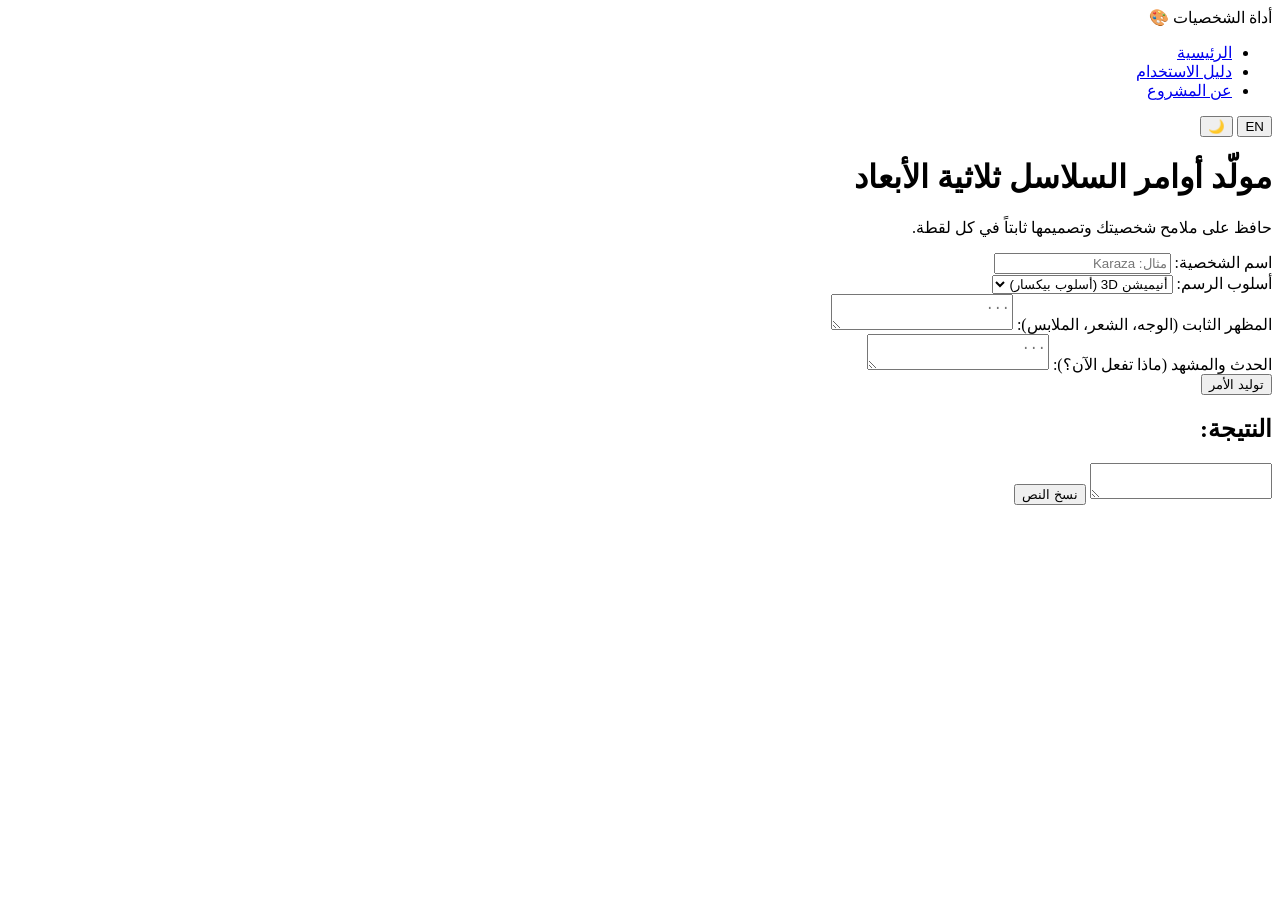
==== index.html @ af7b8632 "Initial commit: Upload CharPrompt AI project files Uploaded core front-end files (HTML, CSS, JS) and" ====
<!DOCTYPE html>
<html lang="ar" dir="rtl" data-theme="light">
<head>
    <meta charset="UTF-8">
    <meta name="viewport" content="width=device-width, initial-scale=1.0">
    <title>أداة الشخصيات | Character Tool</title>
    <link rel="stylesheet" href="../مجلد جديد/style.css">
</head>
<body>
    <nav class="navbar">
        <div class="logo" data-ar="أداة الشخصيات 🎨" data-en="CharTool 🎨">أداة الشخصيات 🎨</div>
        
        <ul class="nav-links">
            <li><a href="../مجلد جديد/index.html" class="active" data-ar="الرئيسية" data-en="Home">الرئيسية</a></li>
            
            <li><a href="../مجلد جديد/tutorial.html" target="_blank" data-ar="دليل الاستخدام" data-en="Tutorial">دليل الاستخدام</a></li>
            
            <li><a href="../مجلد جديد/about.html" target="_blank" data-ar="عن المشروع" data-en="About">عن المشروع</a></li>
        </ul>

        <div class="nav-controls">
            <button id="langToggle" class="control-btn">EN</button>
            <button id="themeToggle" class="control-btn">🌙</button>
        </div>
    </nav>

    <div class="container fade-in-up">
        <header>
            <h1 data-ar="مولّد أوامر السلاسل ثلاثية الأبعاد" data-en="3D Series Prompt Generator">مولّد أوامر السلاسل ثلاثية الأبعاد</h1>
            <p data-ar="حافظ على ملامح شخصيتك وتصميمها ثابتاً في كل لقطة." data-en="Keep your character's features consistent in every shot.">حافظ على ملامح شخصيتك وتصميمها ثابتاً في كل لقطة.</p>
        </header>

        <main>
            <section class="inputs-section">
                <div class="input-group">
                    <label for="charName" data-ar="اسم الشخصية:" data-en="Character Name:">اسم الشخصية:</label>
                    <input type="text" id="charName" placeholder="مثال: Karaza">
                </div>

                <div class="input-group">
                    <label for="artStyle" data-ar="أسلوب الرسم:" data-en="Art Style:">أسلوب الرسم:</label>
                    <select id="artStyle">
                        <option value="3D animation style, highly detailed, Pixar style" data-ar="أنيميشن 3D (أسلوب بيكسار)" data-en="3D Animation (Pixar Style)">أنيميشن 3D (أسلوب بيكسار)</option>
                        <option value="2D Anime style, studio ghibli" data-ar="أنمي 2D" data-en="2D Anime">أنمي 2D</option>
                    </select>
                </div>

                <div class="input-group">
                    <label for="appearance" data-ar="المظهر الثابت (الوجه، الشعر، الملابس):" data-en="Consistent Appearance (Face, Hair, Clothes):">المظهر الثابت (الوجه، الشعر، الملابس):</label>
                    <textarea id="appearance" placeholder="..."></textarea>
                </div>

                <div class="input-group">
                    <label for="action" data-ar="الحدث والمشهد (ماذا تفعل الآن؟):" data-en="Action & Scene (What are they doing?):">الحدث والمشهد (ماذا تفعل الآن؟):</label>
                    <textarea id="action" placeholder="..."></textarea>
                </div>

                <button id="generateBtn" class="primary-btn" data-ar="توليد الأمر" data-en="Generate Prompt">توليد الأمر</button>
            </section>

            <section class="result-section">
                <h2 data-ar="النتيجة:" data-en="Result:">النتيجة:</h2>
                <textarea id="finalPrompt" readonly></textarea>
                <button id="copyBtn" class="secondary-btn" data-ar="نسخ النص" data-en="Copy Text">نسخ النص</button>
            </section>
        </main>
    </div>
    
    <script src="../مجلد جديد/script.js"></script>
</body>
</html>
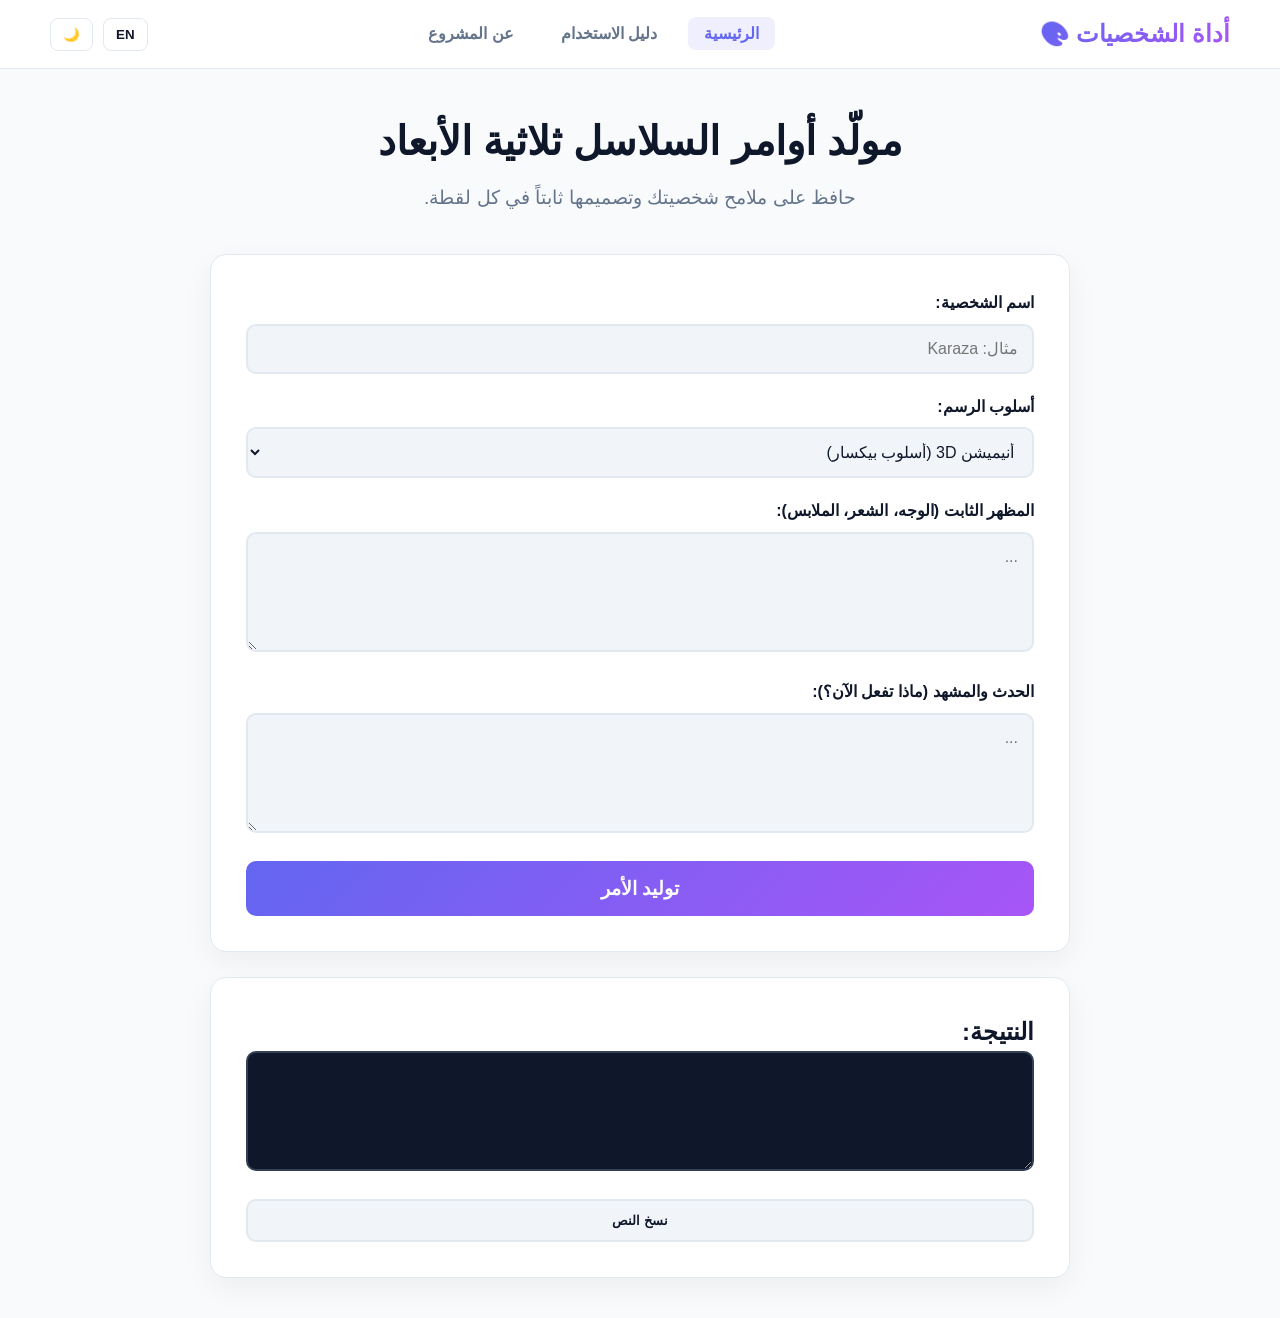
==== commit 7ff6b875: "Update index.html" ====
--- a/index.html
+++ b/index.html
@@ -4,18 +4,18 @@
     <meta charset="UTF-8">
     <meta name="viewport" content="width=device-width, initial-scale=1.0">
     <title>أداة الشخصيات | Character Tool</title>
-    <link rel="stylesheet" href="../مجلد جديد/style.css">
+    <link rel="stylesheet" href="./style.css">
 </head>
 <body>
     <nav class="navbar">
         <div class="logo" data-ar="أداة الشخصيات 🎨" data-en="CharTool 🎨">أداة الشخصيات 🎨</div>
         
         <ul class="nav-links">
-            <li><a href="../مجلد جديد/index.html" class="active" data-ar="الرئيسية" data-en="Home">الرئيسية</a></li>
+            <li><a href="./index.html" class="active" data-ar="الرئيسية" data-en="Home">الرئيسية</a></li>
             
-            <li><a href="../مجلد جديد/tutorial.html" target="_blank" data-ar="دليل الاستخدام" data-en="Tutorial">دليل الاستخدام</a></li>
+            <li><a href="./tutorial.html" target="_blank" data-ar="دليل الاستخدام" data-en="Tutorial">دليل الاستخدام</a></li>
             
-            <li><a href="../مجلد جديد/about.html" target="_blank" data-ar="عن المشروع" data-en="About">عن المشروع</a></li>
+            <li><a href="./about.html" target="_blank" data-ar="عن المشروع" data-en="About">عن المشروع</a></li>
         </ul>
 
         <div class="nav-controls">
@@ -66,6 +66,6 @@
         </main>
     </div>
     
-    <script src="../مجلد جديد/script.js"></script>
+    <script src="./script.js"></script>
 </body>
-</html>+</html>
--- a/style.css
+++ b/style.css
@@ -0,0 +1,315 @@
+@import url('https://fonts.googleapis.com/css2?family=Cairo:wght@400;600;800&display=swap');
+
+
+:root {
+   
+    --bg-color: #f8fafc;
+    --card-bg: #ffffff;
+    --text-main: #0f172a;
+    --text-muted: #64748b;
+    --border-color: #e2e8f0;
+    --input-bg: #f1f5f9;
+    
+    
+    --primary-gradient: linear-gradient(135deg, #6366f1 0%, #a855f7 100%);
+    --primary-hover: linear-gradient(135deg, #4f46e5 0%, #9333ea 100%);
+    --accent-color: #6366f1;
+    
+    --transition-smooth: all 0.4s cubic-bezier(0.4, 0, 0.2, 1);
+}
+
+[data-theme="dark"] {
+    /* الوضع الداكن */
+    --bg-color: #0f172a;
+    --card-bg: #1e293b;
+    --text-main: #f8fafc;
+    --text-muted: #94a3b8;
+    --border-color: #334155;
+    --input-bg: #0f172a;
+}
+
+* {
+    margin: 0;
+    padding: 0;
+    box-sizing: border-box;
+}
+
+body {
+    font-family: 'Cairo', sans-serif;
+    background-color: var(--bg-color);
+    color: var(--text-main);
+    transition: background-color 0.4s ease, color 0.4s ease;
+    line-height: 1.6;
+    overflow-x: hidden;
+}
+
+@keyframes fadeInUp {
+    from {
+        opacity: 0;
+        transform: translateY(30px);
+    }
+    to {
+        opacity: 1;
+        transform: translateY(0);
+    }
+}
+
+.fade-in-up {
+    animation: fadeInUp 0.8s cubic-bezier(0.4, 0, 0.2, 1) forwards;
+}
+
+
+.navbar {
+    background-color: var(--card-bg);
+    border-bottom: 1px solid var(--border-color);
+    display: flex;
+    justify-content: space-between;
+    align-items: center;
+    padding: 15px 50px;
+    position: sticky;
+    top: 0;
+    z-index: 100;
+    backdrop-filter: blur(10px); 
+    transition: var(--transition-smooth);
+}
+
+.navbar .logo {
+    font-size: 1.5rem;
+    font-weight: 800;
+    background: var(--primary-gradient);
+    -webkit-background-clip: text;
+    -webkit-text-fill-color: transparent;
+}
+
+.nav-links {
+    list-style: none;
+    display: flex;
+    gap: 15px;
+}
+
+.nav-links a {
+    text-decoration: none;
+    color: var(--text-muted);
+    font-weight: 600;
+    padding: 8px 16px;
+    border-radius: 8px;
+    transition: var(--transition-smooth);
+}
+
+.nav-links a:hover, .nav-links a.active {
+    color: var(--accent-color);
+    background-color: rgba(99, 102, 241, 0.1);
+}
+
+
+.nav-controls {
+    display: flex;
+    gap: 10px;
+}
+
+.control-btn {
+    background: transparent;
+    border: 1px solid var(--border-color);
+    color: var(--text-main);
+    padding: 8px 12px;
+    border-radius: 8px;
+    cursor: pointer;
+    font-weight: 600;
+    font-family: inherit;
+    transition: var(--transition-smooth);
+}
+
+.control-btn:hover {
+    border-color: var(--accent-color);
+    color: var(--accent-color);
+    transform: scale(1.05);
+}
+
+
+.container {
+    max-width: 900px;
+    margin: 40px auto;
+    padding: 0 20px;
+}
+
+header h1 {
+    text-align: center;
+    font-size: 2.5rem;
+    margin-bottom: 10px;
+}
+
+header p {
+    text-align: center;
+    color: var(--text-muted);
+    font-size: 1.2rem;
+    margin-bottom: 40px;
+}
+
+.inputs-section, .result-section {
+    background: var(--card-bg);
+    padding: 35px;
+    border-radius: 16px;
+    box-shadow: 0 10px 30px rgba(0, 0, 0, 0.05);
+    border: 1px solid var(--border-color);
+    transition: var(--transition-smooth);
+    margin-bottom: 25px;
+}
+
+.inputs-section:hover, .result-section:hover {
+    transform: translateY(-5px);
+    box-shadow: 0 20px 40px rgba(0, 0, 0, 0.08);
+}
+
+
+label {
+    display: block;
+    margin-bottom: 8px;
+    font-weight: 600;
+}
+
+input, select, textarea {
+    width: 100%;
+    padding: 14px;
+    border: 2px solid var(--border-color);
+    border-radius: 10px;
+    background-color: var(--input-bg);
+    color: var(--text-main);
+    font-family: inherit;
+    font-size: 1rem;
+    transition: var(--transition-smooth);
+    margin-bottom: 20px;
+}
+
+input:focus, select:focus, textarea:focus {
+    outline: none;
+    border-color: var(--accent-color);
+    box-shadow: 0 0 0 4px rgba(99, 102, 241, 0.15);
+}
+
+textarea {
+    resize: vertical;
+    min-height: 120px;
+}
+
+.primary-btn {
+    width: 100%;
+    padding: 16px;
+    background: var(--primary-gradient);
+    color: white;
+    border: none;
+    border-radius: 10px;
+    font-size: 1.2rem;
+    font-weight: 800;
+    cursor: pointer;
+    transition: var(--transition-smooth);
+}
+
+.primary-btn:hover {
+    background: var(--primary-hover);
+    transform: translateY(-3px);
+    box-shadow: 0 10px 20px rgba(99, 102, 241, 0.3);
+}
+
+.secondary-btn {
+    width: 100%;
+    padding: 12px;
+    background: var(--input-bg);
+    color: var(--text-main);
+    border: 2px solid var(--border-color);
+    border-radius: 10px;
+    cursor: pointer;
+    font-weight: 600;
+    transition: var(--transition-smooth);
+}
+
+.secondary-btn:hover {
+    border-color: var(--accent-color);
+    color: var(--accent-color);
+}
+
+#finalPrompt {
+    background-color: #0f172a;
+    color: #10b981;
+    border-color: #334155;
+    font-family: monospace;
+    direction: ltr; 
+    text-align: left;
+}
+
+/
+.page-content h1 {
+    text-align: center;
+    margin-bottom: 40px;
+    background: var(--primary-gradient);
+    -webkit-background-clip: text;
+    -webkit-text-fill-color: transparent;
+}
+
+.card {
+    background: var(--card-bg);
+    padding: 30px;
+    border-radius: 16px;
+    margin-bottom: 25px;
+    box-shadow: 0 10px 30px rgba(0, 0, 0, 0.05);
+    border: 1px solid var(--border-color);
+    transition: var(--transition-smooth);
+}
+
+.card:hover {
+    transform: translateY(-3px);
+}
+
+.card h2 {
+    margin-bottom: 15px;
+    color: var(--text-main);
+    border-bottom: 2px solid var(--border-color);
+    padding-bottom: 10px;
+}
+
+.steps-list {
+    background: var(--card-bg);
+    padding: 35px 55px;
+    border-radius: 16px;
+    box-shadow: 0 10px 30px rgba(0, 0, 0, 0.05);
+    border: 1px solid var(--border-color);
+    line-height: 1.8;
+}
+
+.steps-list li {
+    margin-bottom: 20px;
+    font-size: 1.1rem;
+}
+
+.steps-list li strong {
+    color: var(--accent-color);
+    display: inline-block;
+    margin-bottom: 5px;
+}
+
+
+@media (max-width: 768px) {
+    .navbar {
+        flex-direction: column;
+        padding: 15px;
+        gap: 15px;
+    }
+    
+    .nav-links {
+        width: 100%;
+        justify-content: center;
+        flex-wrap: wrap;
+    }
+    
+    .nav-controls {
+        width: 100%;
+        justify-content: center;
+    }
+
+    .container {
+        margin: 20px auto;
+    }
+    
+    header h1 {
+        font-size: 2rem;
+    }
+}
